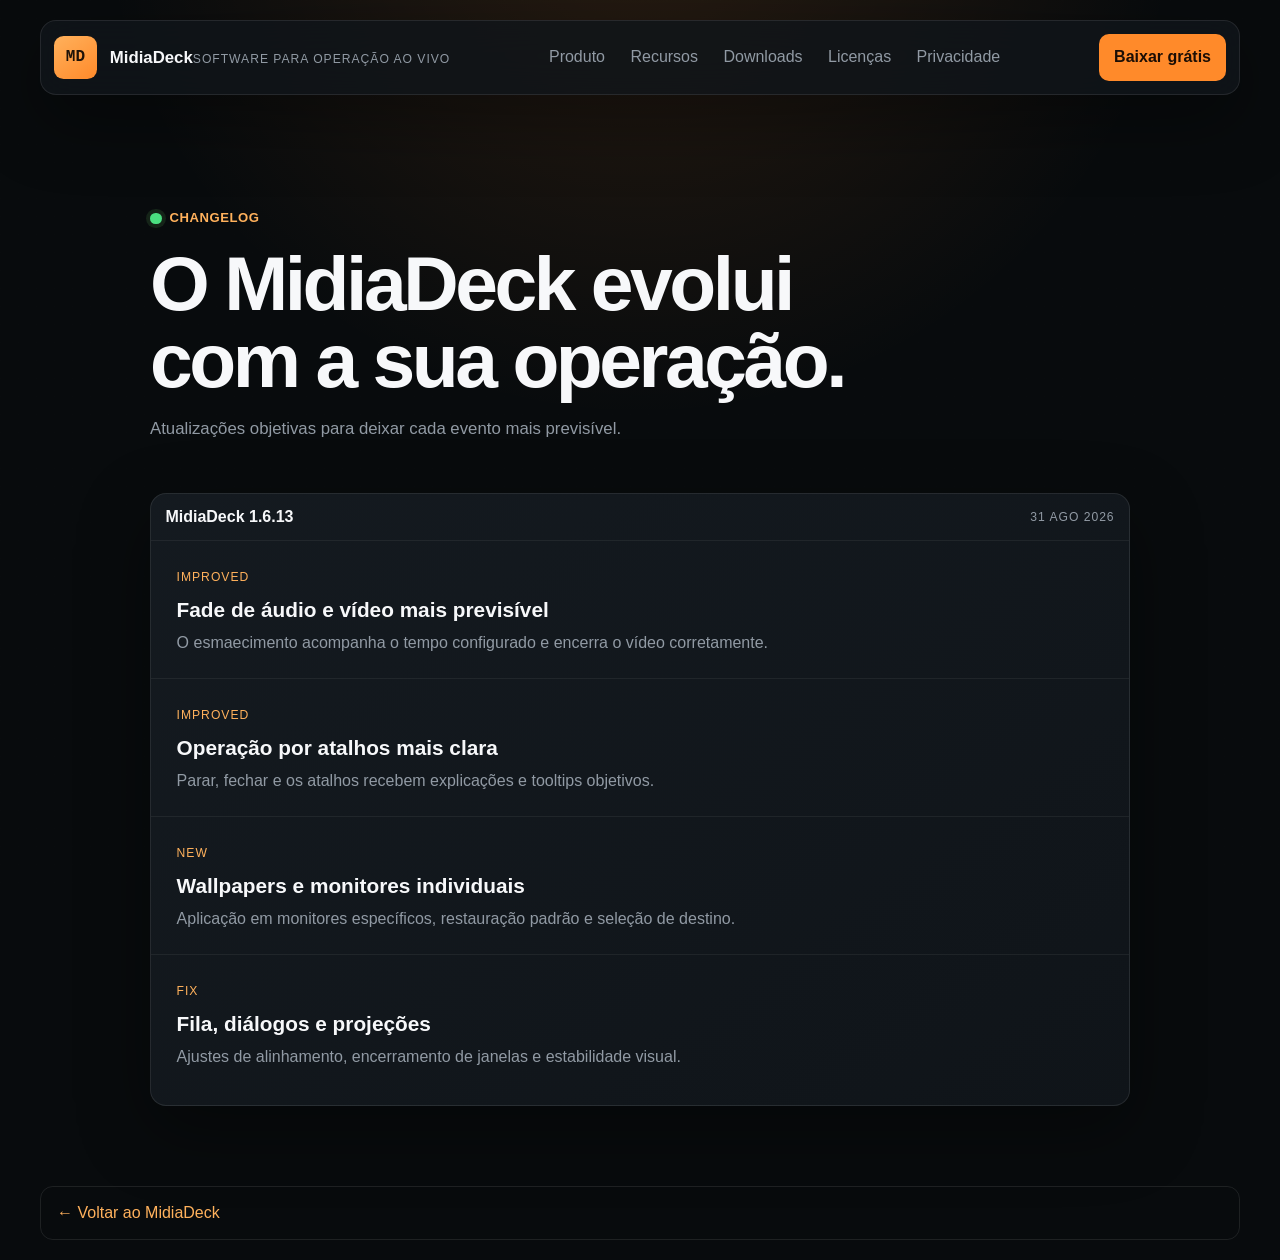
==== changelog.html @ 54348396 "Publica MidiaDeck 1.6.13" ====
<!doctype html>
<html lang="pt-BR"><head><meta charset="utf-8"><meta name="viewport" content="width=device-width, initial-scale=1"><title>Novidades | MidiaDeck</title><link rel="stylesheet" href="./styles.css"></head>
<body><div class="app-shell"><header class="desktop-bar"><a class="brand-group" href="./index.html"><div class="app-badge">MD</div><div><strong>MidiaDeck</strong><small>software para operação ao vivo</small></div></a><nav class="menu-bar"><a href="./index.html#produto">Produto</a><a href="./index.html#recursos">Recursos</a><a href="./downloads.html">Downloads</a><a href="./licenses.html">Licenças</a><a href="./privacy.html">Privacidade</a></nav><a class="menu-action" href="./downloads.html">Baixar grátis</a></header><main class="desktop-workspace page-content"><section class="page-hero"><span class="hero-badge"><span class="signal"></span> Changelog</span><h1>O MidiaDeck evolui com a sua operação.</h1><p class="lead">Atualizações objetivas para deixar cada evento mais previsível.</p></section><section class="changelog-list window-card"><div class="window-titlebar compact"><span class="window-title">MidiaDeck 1.6.13</span><span class="window-state">31 ago 2026</span></div><div class="changelog-entry"><span class="panel-kicker">IMPROVED</span><h2>Fade de áudio e vídeo mais previsível</h2><p>O esmaecimento acompanha o tempo configurado e encerra o vídeo corretamente.</p></div><div class="changelog-entry"><span class="panel-kicker">IMPROVED</span><h2>Operação por atalhos mais clara</h2><p>Parar, fechar e os atalhos recebem explicações e tooltips objetivos.</p></div><div class="changelog-entry"><span class="panel-kicker">NEW</span><h2>Wallpapers e monitores individuais</h2><p>Aplicação em monitores específicos, restauração padrão e seleção de destino.</p></div><div class="changelog-entry"><span class="panel-kicker">FIX</span><h2>Fila, diálogos e projeções</h2><p>Ajustes de alinhamento, encerramento de janelas e estabilidade visual.</p></div></section></main><footer class="footer-bar"><a href="./index.html">← Voltar ao MidiaDeck</a></footer></div></body></html>
---- styles.css ----
:root {
  color-scheme: dark;
  --bg: #111417;
  --bg-2: #171b1f;
  --steel: #242a31;
  --steel-soft: #313941;
  --panel: #1b2127;
  --panel-2: #20262d;
  --border: #4a545d;
  --border-soft: #323941;
  --text: #f2f4f6;
  --muted: #bcc4ca;
  --accent: #ff8a2a;
  --accent-soft: #ffb46c;
  --ok: #76d46f;
  --shadow: 0 18px 40px rgba(0, 0, 0, 0.35);
}

/* Premium control-room refresh */
:root {
  --bg: #080b0d;
  --bg-2: #0d1115;
  --panel: #10151a;
  --panel-2: #151b21;
  --steel: #1c242b;
  --steel-soft: #263039;
  --border: rgba(255,255,255,.09);
  --border-soft: rgba(255,255,255,.06);
  --text: #f7f8fa;
  --muted: #919aa4;
  --accent: #ff8a2a;
  --accent-soft: #ffb15c;
  --ok: #4ade80;
  --shadow: 0 24px 70px rgba(0,0,0,.38);
}

body {
  background: radial-gradient(circle at 50% -10%, rgba(255,138,42,.14), transparent 34rem), var(--bg);
  line-height: 1.55;
}

body::before { opacity: .22; background-size: 32px 32px; }

.app-shell { max-width: 1240px; padding: 1.25rem; }

.desktop-bar {
  position: sticky;
  top: 1rem;
  grid-template-columns: auto 1fr auto;
  padding: .65rem .8rem;
  background: rgba(16,21,26,.82);
  border-color: var(--border);
  border-radius: 16px;
  backdrop-filter: blur(18px);
}

.app-badge { width: 2.7rem; height: 2.7rem; background: linear-gradient(145deg,var(--accent-soft),var(--accent)); border: 0; }
.brand-group strong { font-size: 1.05rem; }
.brand-group small { color: var(--muted); }
.menu-bar { background: transparent; border: 0; gap: .15rem; }
.menu-bar a { color: var(--muted); padding: .62rem .72rem; border-radius: 10px; }
.menu-bar a:hover { color: var(--text); background: var(--steel); }
.menu-action { padding: .68rem .95rem; background: var(--accent); color: #1b0e05; border: 0; border-radius: 10px; font-weight: 700; }

.desktop-workspace { padding-top: 4rem; }
.hero-grid { grid-template-columns: 1.45fr .75fr; gap: 1.5rem; align-items: stretch; }
.window-card { background: linear-gradient(145deg,rgba(21,27,33,.96),rgba(16,21,26,.96)); border-color: var(--border); border-radius: 16px; box-shadow: var(--shadow); }
.player-window { order: 2; min-height: 520px; }
.control-window { order: 1; }
.window-titlebar { background: transparent; border-bottom: 1px solid var(--border-soft); }
.control-stack { padding: 2rem; }
.control-stack h1 { font-size: clamp(2.5rem,5vw,4.5rem); line-height: 1.02; letter-spacing: -.045em; margin: .8rem 0 1rem; }
.lead { color: var(--muted); font-size: 1.05rem; max-width: 42rem; }
.hero-badge { display: inline-flex; align-items: center; gap: .5rem; color: var(--accent-soft); font-size: .82rem; font-weight: 700; letter-spacing: .04em; text-transform: uppercase; }
.hero-badge .signal { margin: 0; }
.trust-row { display: flex; flex-wrap: wrap; gap: .8rem 1.1rem; margin: 1.2rem 0 0; color: var(--muted); font-size: .82rem; }
.trust-row span::first-letter { color: var(--ok); }
.primary-action, .secondary-action { border-radius: 10px; transition: transform .16s ease, box-shadow .16s ease, filter .16s ease; }
.primary-action:hover { transform: translateY(-2px); box-shadow: 0 12px 32px rgba(255,138,42,.22); }
.section-head { max-width: 48rem; margin-bottom: 1.4rem; }
.section-head h2 { font-size: clamp(1.8rem,3vw,2.8rem); line-height: 1.08; letter-spacing: -.03em; }
.section-link { display: inline-block; margin-top: .6rem; color: var(--accent-soft); font-weight: 600; }

.demo-section { padding: 5rem 0 1rem; }
.demo-tabs { display: flex; flex-wrap: wrap; gap: .5rem; margin-bottom: 1rem; }
.demo-tab { border: 1px solid var(--border); border-radius: 10px; background: var(--panel); color: var(--muted); padding: .7rem 1rem; font: inherit; cursor: pointer; }
.demo-tab:hover, .demo-tab.active { color: #1b0e05; background: var(--accent); border-color: var(--accent); }
.demo-preview { padding: .75rem; border: 1px solid var(--border); border-radius: 16px; background: #07090b; box-shadow: var(--shadow); }
.demo-screen { display: grid; grid-template-columns: 150px 1fr; min-height: 340px; overflow: hidden; border: 1px solid var(--border); border-radius: 12px; background: #0e1419; }
.mock-sidebar { display: flex; flex-direction: column; gap: .8rem; padding: 1.2rem; background: #0a0e12; color: var(--muted); font-size: .85rem; }
.mock-sidebar b { display: grid; place-items: center; width: 2.4rem; height: 2.4rem; border-radius: 8px; background: var(--accent); color: #201006; margin-bottom: 1rem; }
.mock-content { padding: 1.5rem; }
.mock-toolbar { display: flex; align-items: center; gap: 1rem; padding-bottom: 1.2rem; border-bottom: 1px solid var(--border); }
.mock-toolbar b { font-size: 1.1rem; margin-right: auto; }.mock-toolbar i { color: var(--muted); font-size: .8rem; font-style: normal; }.mock-toolbar strong { padding: .55rem .8rem; border-radius: 8px; background: var(--accent); color: #211006; font-size: .78rem; }
.mock-grid { display: grid; grid-template-columns: repeat(3,1fr); gap: .8rem; padding-top: 1.2rem; }.mock-grid span { min-height: 90px; border: 1px solid var(--border); border-radius: 10px; background: linear-gradient(145deg,#26313a,#151b21); }.mock-grid span:first-child { background: linear-gradient(145deg,#5c3018,#ff8a2a); }
.mock-list { display: grid; gap: .8rem; padding-top: 1.2rem; }.mock-list span { height: 42px; border: 1px solid var(--border); border-radius: 9px; background: linear-gradient(90deg,#28333c 22%,#182027 22%); }.mock-list span:first-child { border-color: rgba(255,138,42,.55); }
.projection-mock { display: flex; flex-direction: column; justify-content: center; gap: 1rem; background: radial-gradient(circle at 50% 40%,rgba(255,138,42,.18),transparent 55%); }.projection-mock b { font-size: 2.4rem; }.projection-mock em { color: var(--muted); font-size: 1.1rem; }.projection-mock strong { color: var(--ok); font-size: .75rem; letter-spacing: .14em; }
.screens-mock { display: grid; grid-template-columns: repeat(2,1fr); gap: 1rem; align-content: center; }.screens-mock span { display: flex; flex-direction: column; gap: .4rem; padding: 2rem 1rem; border: 1px solid var(--accent); border-radius: 12px; text-align: center; color: var(--accent-soft); }.screens-mock small { color: var(--muted); }

.console-section { padding-top: 5rem; }
.feature-console { grid-template-columns: repeat(3,1fr); gap: 1rem; }
.feature-panel, .release-panel, .legal-card, .faq-console details { background: rgba(16,21,26,.72); border-color: var(--border); border-radius: 14px; }
.feature-panel { min-height: 190px; padding: 1.4rem; transition: transform .16s ease, border-color .16s ease; }.feature-panel:hover { transform: translateY(-3px); border-color: rgba(255,138,42,.38); }
.feature-panel h3, .release-panel h3, .legal-card h3 { font-size: 1.25rem; }.feature-panel p, .release-panel p, .legal-card p { color: var(--muted); }
.release-console { grid-template-columns: 1.2fr 1fr 1fr; gap: 1rem; }.release-panel { border-left: 2px solid var(--border); }.release-panel.highlight { border-left-color: var(--accent); }
.split-console { gap: 1.5rem; }.download-panel, .steps-list { padding: 1.5rem; }.download-panel .primary-action.full { background: var(--accent); color: #1b0e05; font-size: 1.05rem; padding: 1rem; }
.support-strip { margin-top: 5rem; border: 1px solid rgba(255,138,42,.3); border-radius: 16px; background: linear-gradient(110deg,rgba(255,138,42,.15),rgba(16,21,26,.8)); }
.faq-console { gap: .7rem; }.faq-console details { padding: 1.1rem 1.3rem; }.faq-console summary { font-size: 1rem; font-weight: 600; }
.footer-bar { margin-top: 5rem; border-color: var(--border); background: transparent; color: var(--muted); }

@media (max-width: 900px) { .desktop-bar { grid-template-columns: auto auto; }.menu-bar { grid-column: 1/-1; grid-row: 2; justify-self: stretch; justify-content: space-between; overflow-x: auto; }.menu-action { justify-self: end; }.hero-grid, .split-console { grid-template-columns: 1fr; }.player-window, .control-window { order: initial; }.feature-console, .release-console { grid-template-columns: repeat(2,1fr); }.control-stack h1 { font-size: clamp(2.5rem,9vw,4rem); } }
@media (max-width: 600px) { .app-shell { padding: .7rem; }.desktop-bar { top: .5rem; }.menu-bar a { padding: .5rem; font-size: .78rem; }.menu-action { font-size: .8rem; }.desktop-workspace { padding-top: 2.5rem; }.control-stack { padding: 1.3rem; }.feature-console, .release-console { grid-template-columns: 1fr; }.demo-screen { grid-template-columns: 84px 1fr; min-height: 280px; }.mock-sidebar { padding: .8rem; font-size: .7rem; }.mock-content { padding: .9rem; }.mock-grid { gap: .45rem; }.mock-grid span { min-height: 60px; }.mock-toolbar { flex-wrap: wrap; }.mock-toolbar b { width: 100%; }.screens-mock { grid-template-columns: 1fr; }.footer-bar { flex-direction: column; gap: 1rem; align-items: flex-start; } }

.page-content { max-width: 980px; margin: 0 auto; }
.page-hero { padding: 3rem 0 2rem; max-width: 760px; }
.page-hero h1 { margin: .8rem 0 1rem; font-size: clamp(2.4rem,6vw,4.8rem); line-height: 1; letter-spacing: -.045em; }
.download-feature { max-width: 760px; margin-bottom: 2rem; }
.download-note { color: var(--muted); font-size: .85rem; margin-bottom: 0; }
.download-benefits, .license-grid { display: grid; grid-template-columns: repeat(3,1fr); gap: 1rem; }
.changelog-list, .privacy-list { padding-bottom: .8rem; }
.changelog-entry { padding: 1.4rem 1.6rem; border-bottom: 1px solid var(--border-soft); }.changelog-entry:last-child { border-bottom: 0; }.changelog-entry h2 { margin: .35rem 0 .3rem; font-size: 1.3rem; }.changelog-entry p { color: var(--muted); margin: 0; }.changelog-entry a, .license-grid a, .license-note a { color: var(--accent-soft); }
@media (max-width: 600px) { .download-benefits, .license-grid { grid-template-columns: 1fr; }.page-hero { padding-top: 1.5rem; } }

* {
  box-sizing: border-box;
}

html {
  scroll-behavior: smooth;
}

body {
  margin: 0;
  min-height: 100vh;
  background:
    linear-gradient(180deg, rgba(255, 138, 42, 0.08), transparent 16rem),
    linear-gradient(180deg, #121518 0%, #0d1013 100%);
  color: var(--text);
  font-family: "IBM Plex Sans", "Segoe UI", sans-serif;
}

body::before {
  content: "";
  position: fixed;
  inset: 0;
  background-image:
    linear-gradient(rgba(255, 255, 255, 0.02) 1px, transparent 1px),
    linear-gradient(90deg, rgba(255, 255, 255, 0.02) 1px, transparent 1px);
  background-size: 18px 18px;
  pointer-events: none;
}

a {
  color: inherit;
  text-decoration: none;
}

code {
  padding: 0.18rem 0.42rem;
  border: 1px solid var(--border);
  border-radius: 0.35rem;
  background: #111519;
  font-family: "IBM Plex Mono", monospace;
  font-size: 0.9em;
}

.app-shell {
  max-width: 1440px;
  margin: 0 auto;
  padding: 1rem;
}

.desktop-bar,
.window-card,
.footer-bar {
  position: relative;
  z-index: 1;
}

.desktop-bar {
  display: grid;
  grid-template-columns: auto 1fr auto;
  gap: 1rem;
  align-items: center;
  padding: 0.8rem 1rem;
  background: linear-gradient(180deg, #2b3238, #20262c);
  border: 1px solid #5d6670;
  border-radius: 0.9rem;
  box-shadow: var(--shadow);
}

.brand-group {
  display: inline-flex;
  align-items: center;
  gap: 0.8rem;
}

.app-badge {
  width: 3rem;
  height: 3rem;
  display: grid;
  place-items: center;
  border-radius: 0.6rem;
  background: linear-gradient(180deg, var(--accent-soft), var(--accent));
  color: #1d1208;
  font-weight: 700;
  font-family: "IBM Plex Mono", monospace;
  border: 1px solid #ffc792;
}

.app-logo {
  width: 3rem;
  height: 3rem;
  display: block;
  object-fit: contain;
  border-radius: 0.6rem;
}

.brand-group strong,
.window-title,
.feature-panel h3,
.section-head h2,
.control-stack h1 {
  font-family: "IBM Plex Sans", sans-serif;
}

.brand-group small,
.label,
.panel-kicker,
.eyebrow,
.mono-chip,
.window-state {
  color: var(--muted);
  font-size: 0.76rem;
  letter-spacing: 0.08em;
  text-transform: uppercase;
}

.menu-bar {
  justify-self: center;
  display: inline-flex;
  flex-wrap: wrap;
  gap: 0.2rem;
  padding: 0.25rem;
  background: #161b20;
  border: 1px solid var(--border);
  border-radius: 0.5rem;
}

.menu-bar a,
.menu-action {
  padding: 0.72rem 0.9rem;
  border-radius: 0.38rem;
}

.menu-bar a:hover,
.menu-action:hover,
.primary-action:hover,
.secondary-action:hover {
  filter: brightness(1.05);
}

.menu-action {
  background: linear-gradient(180deg, #313840, #252b32);
  border: 1px solid var(--border);
}

.desktop-workspace {
  padding-top: 1rem;
}

.hero-grid,
.split-console {
  display: grid;
  grid-template-columns: 1.2fr 0.8fr;
  gap: 1rem;
}

.window-card {
  background: linear-gradient(180deg, var(--panel-2), var(--panel));
  border: 1px solid var(--border);
  border-radius: 1rem;
  box-shadow: var(--shadow);
  overflow: hidden;
}

.window-titlebar {
  display: flex;
  align-items: center;
  gap: 0.8rem;
  justify-content: space-between;
  padding: 0.75rem 0.95rem;
  background: linear-gradient(180deg, #353d45, #252c33);
  border-bottom: 1px solid var(--border);
}

.window-titlebar.compact {
  padding: 0.68rem 0.9rem;
}

.window-lights {
  display: inline-flex;
  gap: 0.4rem;
  align-items: center;
}

.light {
  width: 0.82rem;
  height: 0.82rem;
  border-radius: 999px;
  display: inline-block;
}

.light.close { background: #d8665a; }
.light.min { background: #d6ad58; }
.light.max { background: #73c46b; }

.window-title {
  flex: 1;
  font-weight: 600;
}

.window-state.ok {
  color: var(--ok);
}

.player-stage,
.control-stack,
.download-panel,
.steps-list {
  padding: 1rem;
}

.player-toolbar,
.transport-bar,
.status-grid,
.feature-console,
.faq-console,
.system-list {
  display: grid;
  gap: 0.8rem;
}

.player-toolbar {
  grid-template-columns: auto 1fr;
  align-items: center;
}

.mode-chip,
.mono-chip,
.transport-button,
.status-box,
.feature-panel,
.step-row,
.faq-console details,
.download-line {
  border: 1px solid var(--border-soft);
  background: #14191e;
}

.mode-chip,
.mono-chip,
.transport-button {
  display: inline-flex;
  align-items: center;
  justify-content: center;
  min-height: 2.5rem;
  padding: 0.6rem 0.8rem;
  border-radius: 0.5rem;
}

.mode-chip {
  color: #23170b;
  background: linear-gradient(180deg, var(--accent-soft), var(--accent));
  border-color: #f4b47d;
  font-weight: 700;
}

.mono-chip {
  font-family: "IBM Plex Mono", monospace;
  color: #d5dbe0;
}

.video-frame {
  margin-top: 0.9rem;
  border-radius: 0.9rem;
  overflow: hidden;
  border: 1px solid #5a646d;
  background: #090b0d;
}

.video-frame iframe {
  display: block;
  width: 100%;
  min-height: 28rem;
  border: 0;
}

.transport-bar {
  grid-template-columns: auto auto auto 1fr;
  align-items: center;
  margin-top: 0.9rem;
}

.transport-button {
  font-weight: 700;
  color: #e7ebee;
}

.transport-status {
  padding-left: 0.7rem;
  color: var(--muted);
}

.eyebrow {
  color: var(--accent-soft);
}

.control-stack h1 {
  margin: 0.35rem 0 0;
  font-size: clamp(2.5rem, 5vw, 4.9rem);
  line-height: 0.95;
  letter-spacing: -0.04em;
}

.lead,
.feature-panel p,
.step-row p,
.system-item p,
.faq-console p,
.support-strip p {
  color: var(--muted);
  line-height: 1.7;
}

.action-row {
  display: flex;
  flex-wrap: wrap;
  gap: 0.8rem;
  margin-top: 1rem;
}

.primary-action,
.secondary-action {
  display: inline-flex;
  align-items: center;
  justify-content: center;
  min-height: 3rem;
  padding: 0.9rem 1.1rem;
  border-radius: 0.55rem;
  font-weight: 700;
  border: 1px solid var(--border);
}

.primary-action {
  color: #201307;
  background: linear-gradient(180deg, var(--accent-soft), var(--accent));
  border-color: #f3bf8e;
}

.secondary-action {
  background: linear-gradient(180deg, #353d44, #282f36);
}

.primary-action.full,
.secondary-action.full {
  width: 100%;
}

.status-grid {
  grid-template-columns: repeat(3, minmax(0, 1fr));
  margin-top: 1rem;
}

.status-box,
.download-line,
.feature-panel,
.step-row {
  border-radius: 0.7rem;
  padding: 0.9rem;
  box-shadow: inset 0 1px 0 rgba(255, 255, 255, 0.04);
}

.status-box strong,
.download-line strong {
  display: block;
  margin-top: 0.35rem;
}

.system-item {
  display: grid;
  grid-template-columns: auto 1fr;
  gap: 0.8rem;
  align-items: start;
  padding: 0.85rem 0;
  border-top: 1px solid var(--border-soft);
}

.system-item:first-child {
  border-top: 0;
}

.signal {
  width: 0.72rem;
  height: 0.72rem;
  margin-top: 0.42rem;
  border-radius: 999px;
  background: var(--ok);
  box-shadow: 0 0 0 4px rgba(118, 212, 111, 0.12);
}

.console-section {
  margin-top: 1rem;
}

.section-head {
  margin-bottom: 0.9rem;
}

.section-head h2 {
  margin: 0.25rem 0 0;
  font-size: clamp(1.8rem, 4vw, 3rem);
  line-height: 1.02;
}

.feature-console {
  grid-template-columns: repeat(4, minmax(0, 1fr));
}

.release-console {
  display: grid;
  grid-template-columns: repeat(5, minmax(0, 1fr));
  gap: 0.8rem;
}

.release-panel {
  min-height: 13rem;
  padding: 1rem;
  border: 1px solid var(--border-soft);
  border-radius: 0.8rem;
  background: linear-gradient(180deg, #20272f, #151a20);
}

.release-panel.highlight {
  border-color: rgba(255, 180, 108, 0.7);
  background: linear-gradient(180deg, rgba(255, 138, 42, 0.18), #151a20 62%);
}

.release-panel h3 {
  margin: 0.55rem 0 0;
  font-size: 1.08rem;
}

.release-panel p {
  margin: 0.65rem 0 0;
  color: var(--muted);
  line-height: 1.55;
}

.panel-kicker {
  color: var(--accent-soft);
}

.feature-panel h3 {
  margin: 0.55rem 0 0;
  font-size: 1.1rem;
}

.split-console {
  margin-top: 1rem;
}

.support-strip {
  position: relative;
  z-index: 1;
  display: grid;
  grid-template-columns: 1fr auto;
  gap: 1rem;
  align-items: center;
  margin-top: 1rem;
  padding: 1rem;
  background: linear-gradient(180deg, #20262c, #171c21);
  border: 1px solid var(--border-soft);
  border-radius: 0.8rem;
}

.support-strip h2 {
  margin: 0.25rem 0 0;
  font-size: clamp(1.4rem, 3vw, 2.1rem);
  line-height: 1.1;
}

.support-strip p {
  max-width: 46rem;
  margin: 0.45rem 0 0;
}

.support-strip .support-note {
  color: var(--accent-soft);
  font-weight: 600;
}

.support-action {
  min-width: 11rem;
}

.legal-panel {
  padding: 1rem;
}

.legal-summary {
  display: grid;
  gap: 0.75rem;
  padding: 1rem;
  border: 1px solid var(--border-soft);
  border-radius: 0.8rem;
  background: linear-gradient(180deg, #171d22, #12171c);
}

.legal-summary p,
.legal-card p,
.license-note {
  color: var(--muted);
  line-height: 1.7;
}

.legal-summary p {
  margin: 0;
}

.legal-grid {
  display: grid;
  grid-template-columns: repeat(3, minmax(0, 1fr));
  gap: 0.8rem;
  margin-top: 0.8rem;
}

.legal-card {
  display: grid;
  align-content: start;
  gap: 0.55rem;
  min-height: 16rem;
  padding: 1rem;
  border: 1px solid var(--border-soft);
  border-radius: 0.8rem;
  background: #14191e;
  box-shadow: inset 0 1px 0 rgba(255, 255, 255, 0.04);
}

.legal-card h3 {
  margin: 0;
  font-size: 1.25rem;
}

.legal-card p {
  margin: 0;
}

.legal-card a {
  display: inline-flex;
  width: fit-content;
  color: var(--accent-soft);
  font-weight: 700;
}

.license-note {
  margin-top: 0.8rem;
  padding: 0.9rem 1rem;
  border: 1px solid rgba(255, 138, 42, 0.35);
  border-radius: 0.8rem;
  background: rgba(255, 138, 42, 0.08);
}

.steps-list,
.download-panel {
  display: grid;
  gap: 0.8rem;
}

.step-row {
  display: grid;
  grid-template-columns: 3rem 1fr;
  gap: 0.9rem;
  align-items: start;
}

.step-row span {
  display: grid;
  place-items: center;
  width: 3rem;
  height: 3rem;
  border-radius: 0.6rem;
  background: linear-gradient(180deg, var(--accent-soft), var(--accent));
  color: #26180c;
  font-family: "IBM Plex Mono", monospace;
  font-weight: 700;
}

.faq-console {
  grid-template-columns: 1fr;
}

.faq-console details {
  border-radius: 0.7rem;
  padding: 1rem;
}

.faq-console summary {
  cursor: pointer;
  font-weight: 700;
  list-style: none;
}

.faq-console summary::-webkit-details-marker {
  display: none;
}

.footer-bar {
  margin-top: 1rem;
  display: flex;
  justify-content: space-between;
  gap: 1rem;
  padding: 0.85rem 1rem;
  background: linear-gradient(180deg, #222930, #171c21);
  border: 1px solid var(--border);
  border-radius: 0.8rem;
  color: var(--muted);
}

.footer-bar a {
  color: var(--accent-soft);
}

.footer-links {
  display: inline-flex;
  flex-wrap: wrap;
  gap: 0.85rem;
}

@media (max-width: 1180px) {
  .hero-grid,
  .split-console {
    grid-template-columns: 1fr;
  }

  .feature-console {
    grid-template-columns: repeat(2, minmax(0, 1fr));
  }

  .release-console {
    grid-template-columns: repeat(2, minmax(0, 1fr));
  }
}

@media (max-width: 760px) {
  .desktop-bar {
    grid-template-columns: 1fr;
  }

  .menu-bar {
    justify-self: start;
  }

  .status-grid,
  .feature-console,
  .release-console {
    grid-template-columns: 1fr;
  }

  .transport-bar {
    grid-template-columns: 1fr 1fr;
  }

  .transport-status {
    grid-column: 1 / -1;
    padding-left: 0;
  }

  .video-frame iframe {
    min-height: 16rem;
  }

  .footer-bar {
    flex-direction: column;
  }

  .support-strip {
    grid-template-columns: 1fr;
  }

  .legal-grid {
    grid-template-columns: 1fr;
  }

  .support-action {
    width: 100%;
  }
}

/* Final cascade for the premium landing direction */
:root { --bg:#080b0d; --bg-2:#0d1115; --panel:#10151a; --panel-2:#151b21; --steel:#1c242b; --steel-soft:#263039; --border:rgba(255,255,255,.09); --border-soft:rgba(255,255,255,.06); --text:#f7f8fa; --muted:#919aa4; --accent:#ff8a2a; --accent-soft:#ffb15c; --ok:#4ade80; --shadow:0 24px 70px rgba(0,0,0,.38); }
body { background:radial-gradient(circle at 50% -10%,rgba(255,138,42,.14),transparent 34rem),var(--bg); line-height:1.55; }
.app-shell { max-width:1240px; padding:1.25rem; }
.desktop-bar { position:sticky; top:1rem; z-index:10; padding:.65rem .8rem; background:rgba(16,21,26,.82); border-color:var(--border); border-radius:16px; backdrop-filter:blur(18px); }
.app-badge { width:2.7rem; height:2.7rem; background:linear-gradient(145deg,var(--accent-soft),var(--accent)); border:0; }
.menu-bar { background:transparent; border:0; gap:.15rem; }.menu-bar a { color:var(--muted); padding:.62rem .72rem; border-radius:10px; }.menu-bar a:hover { color:var(--text); background:var(--steel); }.menu-action { padding:.68rem .95rem; background:var(--accent); color:#1b0e05; border:0; border-radius:10px; font-weight:700; }
.desktop-workspace { padding-top:4rem; }.hero-grid { grid-template-columns:1.45fr .75fr; gap:1.5rem; }.window-card { background:linear-gradient(145deg,rgba(21,27,33,.96),rgba(16,21,26,.96)); border-color:var(--border); border-radius:16px; box-shadow:var(--shadow); }.window-titlebar { background:transparent; border-bottom:1px solid var(--border-soft); }.control-stack { padding:2rem; }.control-stack h1 { font-size:clamp(2.5rem,5vw,4.5rem); line-height:1.02; letter-spacing:-.045em; margin:.8rem 0 1rem; }.lead { color:var(--muted); font-size:1.05rem; max-width:42rem; }.hero-badge { display:inline-flex; align-items:center; gap:.5rem; color:var(--accent-soft); font-size:.82rem; font-weight:700; letter-spacing:.04em; text-transform:uppercase; }.trust-row { display:flex; flex-wrap:wrap; gap:.8rem 1.1rem; margin:1.2rem 0 0; color:var(--muted); font-size:.82rem; }.primary-action,.secondary-action { border-radius:10px; transition:transform .16s ease,box-shadow .16s ease,filter .16s ease; }.primary-action:hover { transform:translateY(-2px); box-shadow:0 12px 32px rgba(255,138,42,.22); }
.section-head { max-width:48rem; margin-bottom:1.4rem; }.section-head h2 { font-size:clamp(1.8rem,3vw,2.8rem); line-height:1.08; letter-spacing:-.03em; }.section-link { display:inline-block; margin-top:.6rem; color:var(--accent-soft); font-weight:600; }
.demo-section { padding:5rem 0 1rem; }.demo-tabs { display:flex; flex-wrap:wrap; gap:.5rem; margin-bottom:1rem; }.demo-tab { border:1px solid var(--border); border-radius:10px; background:var(--panel); color:var(--muted); padding:.7rem 1rem; font:inherit; cursor:pointer; }.demo-tab:hover,.demo-tab.active { color:#1b0e05; background:var(--accent); border-color:var(--accent); }.demo-preview { padding:.75rem; border:1px solid var(--border); border-radius:16px; background:#07090b; box-shadow:var(--shadow); }.demo-screen { display:grid; grid-template-columns:150px 1fr; min-height:340px; overflow:hidden; border:1px solid var(--border); border-radius:12px; background:#0e1419; }.mock-sidebar { display:flex; flex-direction:column; gap:.8rem; padding:1.2rem; background:#0a0e12; color:var(--muted); font-size:.85rem; }.mock-sidebar b { display:grid; place-items:center; width:2.4rem; height:2.4rem; border-radius:8px; background:var(--accent); color:#201006; margin-bottom:1rem; }.mock-content { padding:1.5rem; }.mock-toolbar { display:flex; align-items:center; gap:1rem; padding-bottom:1.2rem; border-bottom:1px solid var(--border); }.mock-toolbar b { font-size:1.1rem; margin-right:auto; }.mock-toolbar i { color:var(--muted); font-size:.8rem; font-style:normal; }.mock-toolbar strong { padding:.55rem .8rem; border-radius:8px; background:var(--accent); color:#211006; font-size:.78rem; }.mock-grid { display:grid; grid-template-columns:repeat(3,1fr); gap:.8rem; padding-top:1.2rem; }.mock-grid span { min-height:90px; border:1px solid var(--border); border-radius:10px; background:linear-gradient(145deg,#26313a,#151b21); }.mock-grid span:first-child { background:linear-gradient(145deg,#5c3018,#ff8a2a); }.mock-list { display:grid; gap:.8rem; padding-top:1.2rem; }.mock-list span { height:42px; border:1px solid var(--border); border-radius:9px; background:linear-gradient(90deg,#28333c 22%,#182027 22%); }.mock-list span:first-child { border-color:rgba(255,138,42,.55); }.projection-mock { display:flex; flex-direction:column; justify-content:center; gap:1rem; background:radial-gradient(circle at 50% 40%,rgba(255,138,42,.18),transparent 55%); }.projection-mock b { font-size:2.4rem; }.projection-mock em { color:var(--muted); font-size:1.1rem; }.projection-mock strong { color:var(--ok); font-size:.75rem; letter-spacing:.14em; }.screens-mock { display:grid; grid-template-columns:repeat(2,1fr); gap:1rem; align-content:center; }.screens-mock span { display:flex; flex-direction:column; gap:.4rem; padding:2rem 1rem; border:1px solid var(--accent); border-radius:12px; text-align:center; color:var(--accent-soft); }.screens-mock small { color:var(--muted); }
.console-section { padding-top:5rem; }.feature-console { grid-template-columns:repeat(3,1fr); gap:1rem; }.feature-panel,.release-panel,.legal-card,.faq-console details { background:rgba(16,21,26,.72); border-color:var(--border); border-radius:14px; }.feature-panel { min-height:190px; padding:1.4rem; transition:transform .16s ease,border-color .16s ease; }.feature-panel:hover { transform:translateY(-3px); border-color:rgba(255,138,42,.38); }.feature-panel p,.release-panel p,.legal-card p { color:var(--muted); }.release-console { grid-template-columns:1.2fr 1fr 1fr; gap:1rem; }.release-panel { border-left:2px solid var(--border); }.release-panel.highlight { border-left-color:var(--accent); }.support-strip { margin-top:5rem; border:1px solid rgba(255,138,42,.3); border-radius:16px; background:linear-gradient(110deg,rgba(255,138,42,.15),rgba(16,21,26,.8)); }.faq-console details { padding:1.1rem 1.3rem; }.footer-bar { margin-top:5rem; border-color:var(--border); background:transparent; color:var(--muted); }
.page-content { max-width:980px; margin:0 auto; }.page-hero { padding:3rem 0 2rem; max-width:760px; }.page-hero h1 { margin:.8rem 0 1rem; font-size:clamp(2.4rem,6vw,4.8rem); line-height:1; letter-spacing:-.045em; }.download-feature { max-width:760px; margin-bottom:2rem; }.download-benefits,.license-grid { display:grid; grid-template-columns:repeat(3,1fr); gap:1rem; }.changelog-list,.privacy-list { padding-bottom:.8rem; }.changelog-entry { padding:1.4rem 1.6rem; border-bottom:1px solid var(--border-soft); }.changelog-entry:last-child { border-bottom:0; }.changelog-entry h2 { margin:.35rem 0 .3rem; font-size:1.3rem; }.changelog-entry p { color:var(--muted); margin:0; }.changelog-entry a,.license-grid a,.license-note a { color:var(--accent-soft); }
/* Capturas reais do produto na demonstração */
.demo-screen:has(.demo-capture) { display:block; min-height:0; background:#07090b; }
.demo-capture { display:block; width:100%; height:auto; max-width:100%; border-radius:10px; }
@media (max-width:900px) { .hero-grid,.split-console { grid-template-columns:1fr; }.feature-console,.release-console { grid-template-columns:repeat(2,1fr); }.menu-bar { grid-column:1/-1; grid-row:2; justify-self:stretch; justify-content:space-between; overflow-x:auto; } }
@media (max-width:600px) { .app-shell { padding:.7rem; }.desktop-bar { top:.5rem; }.menu-bar a { padding:.5rem; font-size:.78rem; }.desktop-workspace { padding-top:2.5rem; }.control-stack { padding:1.3rem; }.feature-console,.release-console,.download-benefits,.license-grid { grid-template-columns:1fr; }.demo-screen { grid-template-columns:84px 1fr; min-height:280px; }.mock-sidebar { padding:.8rem; font-size:.7rem; }.mock-content { padding:.9rem; }.mock-grid span { min-height:60px; }.mock-toolbar { flex-wrap:wrap; }.mock-toolbar b { width:100%; }.screens-mock { grid-template-columns:1fr; }.footer-bar { flex-direction:column; gap:1rem; align-items:flex-start; } }
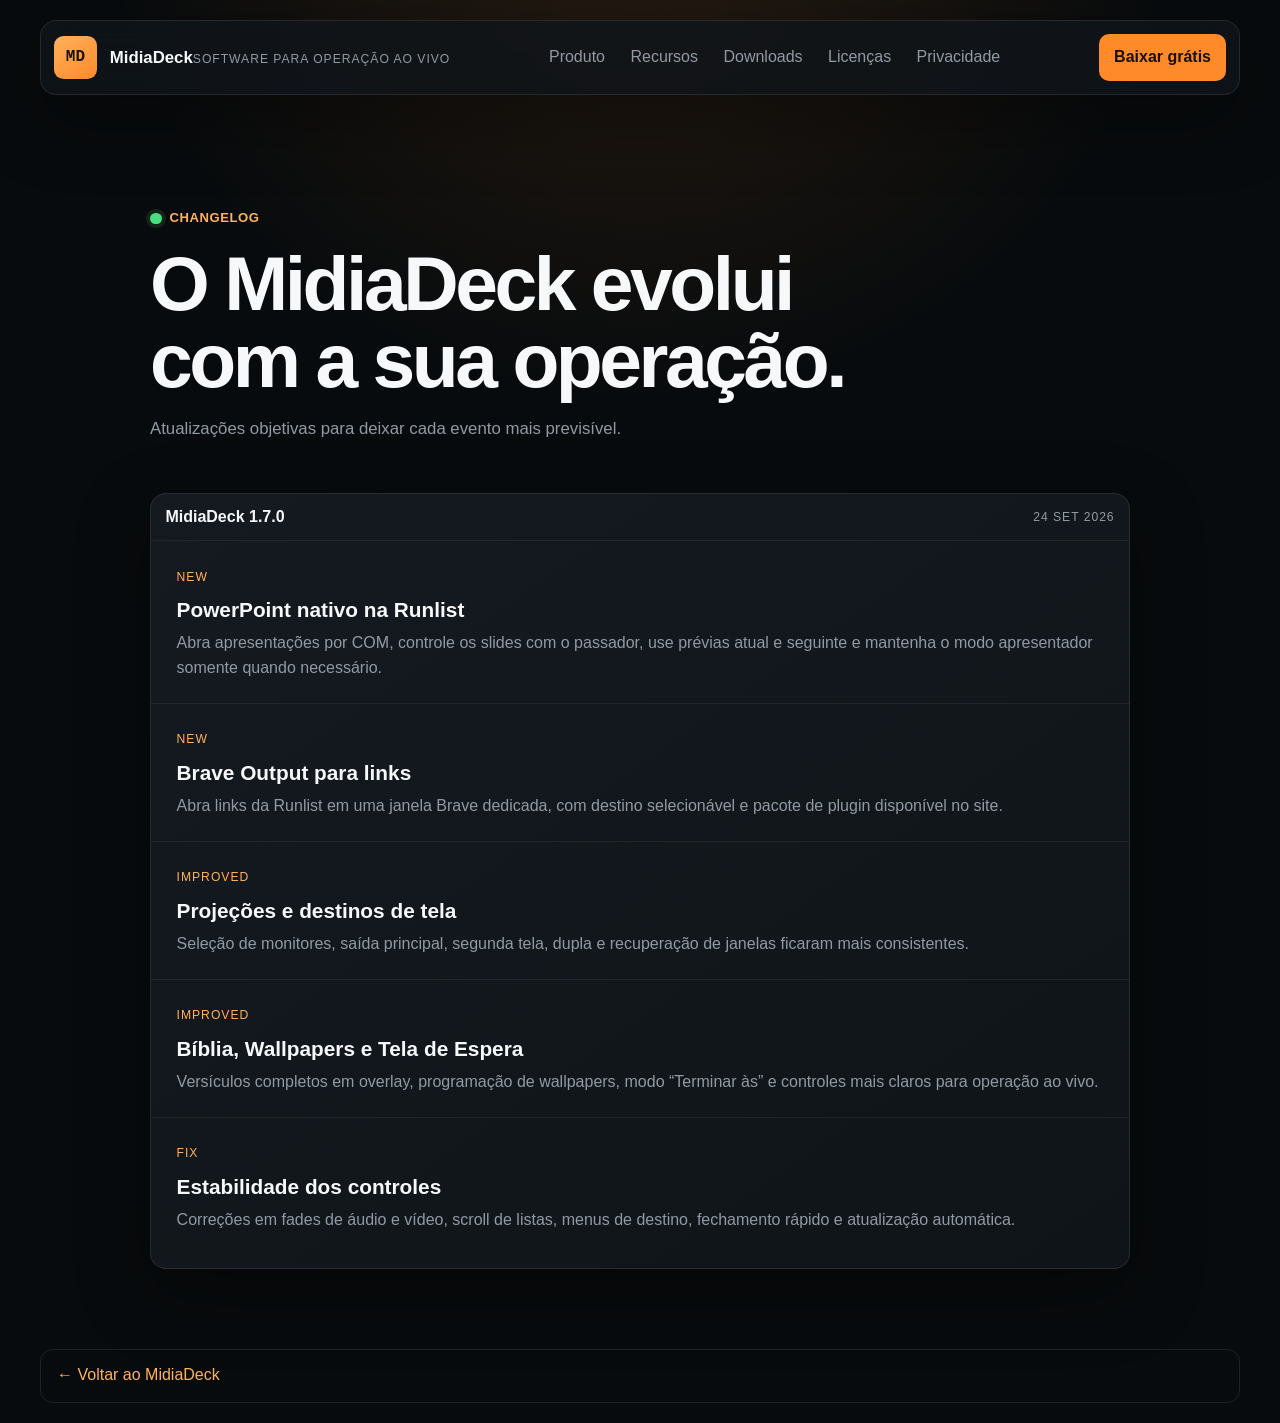
==== commit 18c339e2: "Atualiza notas públicas da versão 1.7.0" ====
--- a/changelog.html
+++ b/changelog.html
@@ -1,3 +1,34 @@
 <!doctype html>
-<html lang="pt-BR"><head><meta charset="utf-8"><meta name="viewport" content="width=device-width, initial-scale=1"><title>Novidades | MidiaDeck</title><link rel="stylesheet" href="./styles.css"></head>
-<body><div class="app-shell"><header class="desktop-bar"><a class="brand-group" href="./index.html"><div class="app-badge">MD</div><div><strong>MidiaDeck</strong><small>software para operação ao vivo</small></div></a><nav class="menu-bar"><a href="./index.html#produto">Produto</a><a href="./index.html#recursos">Recursos</a><a href="./downloads.html">Downloads</a><a href="./licenses.html">Licenças</a><a href="./privacy.html">Privacidade</a></nav><a class="menu-action" href="./downloads.html">Baixar grátis</a></header><main class="desktop-workspace page-content"><section class="page-hero"><span class="hero-badge"><span class="signal"></span> Changelog</span><h1>O MidiaDeck evolui com a sua operação.</h1><p class="lead">Atualizações objetivas para deixar cada evento mais previsível.</p></section><section class="changelog-list window-card"><div class="window-titlebar compact"><span class="window-title">MidiaDeck 1.6.13</span><span class="window-state">31 ago 2026</span></div><div class="changelog-entry"><span class="panel-kicker">IMPROVED</span><h2>Fade de áudio e vídeo mais previsível</h2><p>O esmaecimento acompanha o tempo configurado e encerra o vídeo corretamente.</p></div><div class="changelog-entry"><span class="panel-kicker">IMPROVED</span><h2>Operação por atalhos mais clara</h2><p>Parar, fechar e os atalhos recebem explicações e tooltips objetivos.</p></div><div class="changelog-entry"><span class="panel-kicker">NEW</span><h2>Wallpapers e monitores individuais</h2><p>Aplicação em monitores específicos, restauração padrão e seleção de destino.</p></div><div class="changelog-entry"><span class="panel-kicker">FIX</span><h2>Fila, diálogos e projeções</h2><p>Ajustes de alinhamento, encerramento de janelas e estabilidade visual.</p></div></section></main><footer class="footer-bar"><a href="./index.html">← Voltar ao MidiaDeck</a></footer></div></body></html>
+<html lang="pt-BR">
+<head>
+  <meta charset="utf-8">
+  <meta name="viewport" content="width=device-width, initial-scale=1">
+  <title>Novidades | MidiaDeck</title>
+  <link rel="stylesheet" href="./styles.css">
+</head>
+<body>
+  <div class="app-shell">
+    <header class="desktop-bar">
+      <a class="brand-group" href="./index.html"><div class="app-badge">MD</div><div><strong>MidiaDeck</strong><small>software para operação ao vivo</small></div></a>
+      <nav class="menu-bar"><a href="./index.html#produto">Produto</a><a href="./index.html#recursos">Recursos</a><a href="./downloads.html">Downloads</a><a href="./licenses.html">Licenças</a><a href="./privacy.html">Privacidade</a></nav>
+      <a class="menu-action" href="./downloads.html">Baixar grátis</a>
+    </header>
+    <main class="desktop-workspace page-content">
+      <section class="page-hero">
+        <span class="hero-badge"><span class="signal"></span> Changelog</span>
+        <h1>O MidiaDeck evolui com a sua operação.</h1>
+        <p class="lead">Atualizações objetivas para deixar cada evento mais previsível.</p>
+      </section>
+      <section class="changelog-list window-card">
+        <div class="window-titlebar compact"><span class="window-title">MidiaDeck 1.7.0</span><span class="window-state">24 set 2026</span></div>
+        <div class="changelog-entry"><span class="panel-kicker">NEW</span><h2>PowerPoint nativo na Runlist</h2><p>Abra apresentações por COM, controle os slides com o passador, use prévias atual e seguinte e mantenha o modo apresentador somente quando necessário.</p></div>
+        <div class="changelog-entry"><span class="panel-kicker">NEW</span><h2>Brave Output para links</h2><p>Abra links da Runlist em uma janela Brave dedicada, com destino selecionável e pacote de plugin disponível no site.</p></div>
+        <div class="changelog-entry"><span class="panel-kicker">IMPROVED</span><h2>Projeções e destinos de tela</h2><p>Seleção de monitores, saída principal, segunda tela, dupla e recuperação de janelas ficaram mais consistentes.</p></div>
+        <div class="changelog-entry"><span class="panel-kicker">IMPROVED</span><h2>Bíblia, Wallpapers e Tela de Espera</h2><p>Versículos completos em overlay, programação de wallpapers, modo “Terminar às” e controles mais claros para operação ao vivo.</p></div>
+        <div class="changelog-entry"><span class="panel-kicker">FIX</span><h2>Estabilidade dos controles</h2><p>Correções em fades de áudio e vídeo, scroll de listas, menus de destino, fechamento rápido e atualização automática.</p></div>
+      </section>
+    </main>
+    <footer class="footer-bar"><a href="./index.html">← Voltar ao MidiaDeck</a></footer>
+  </div>
+</body>
+</html>
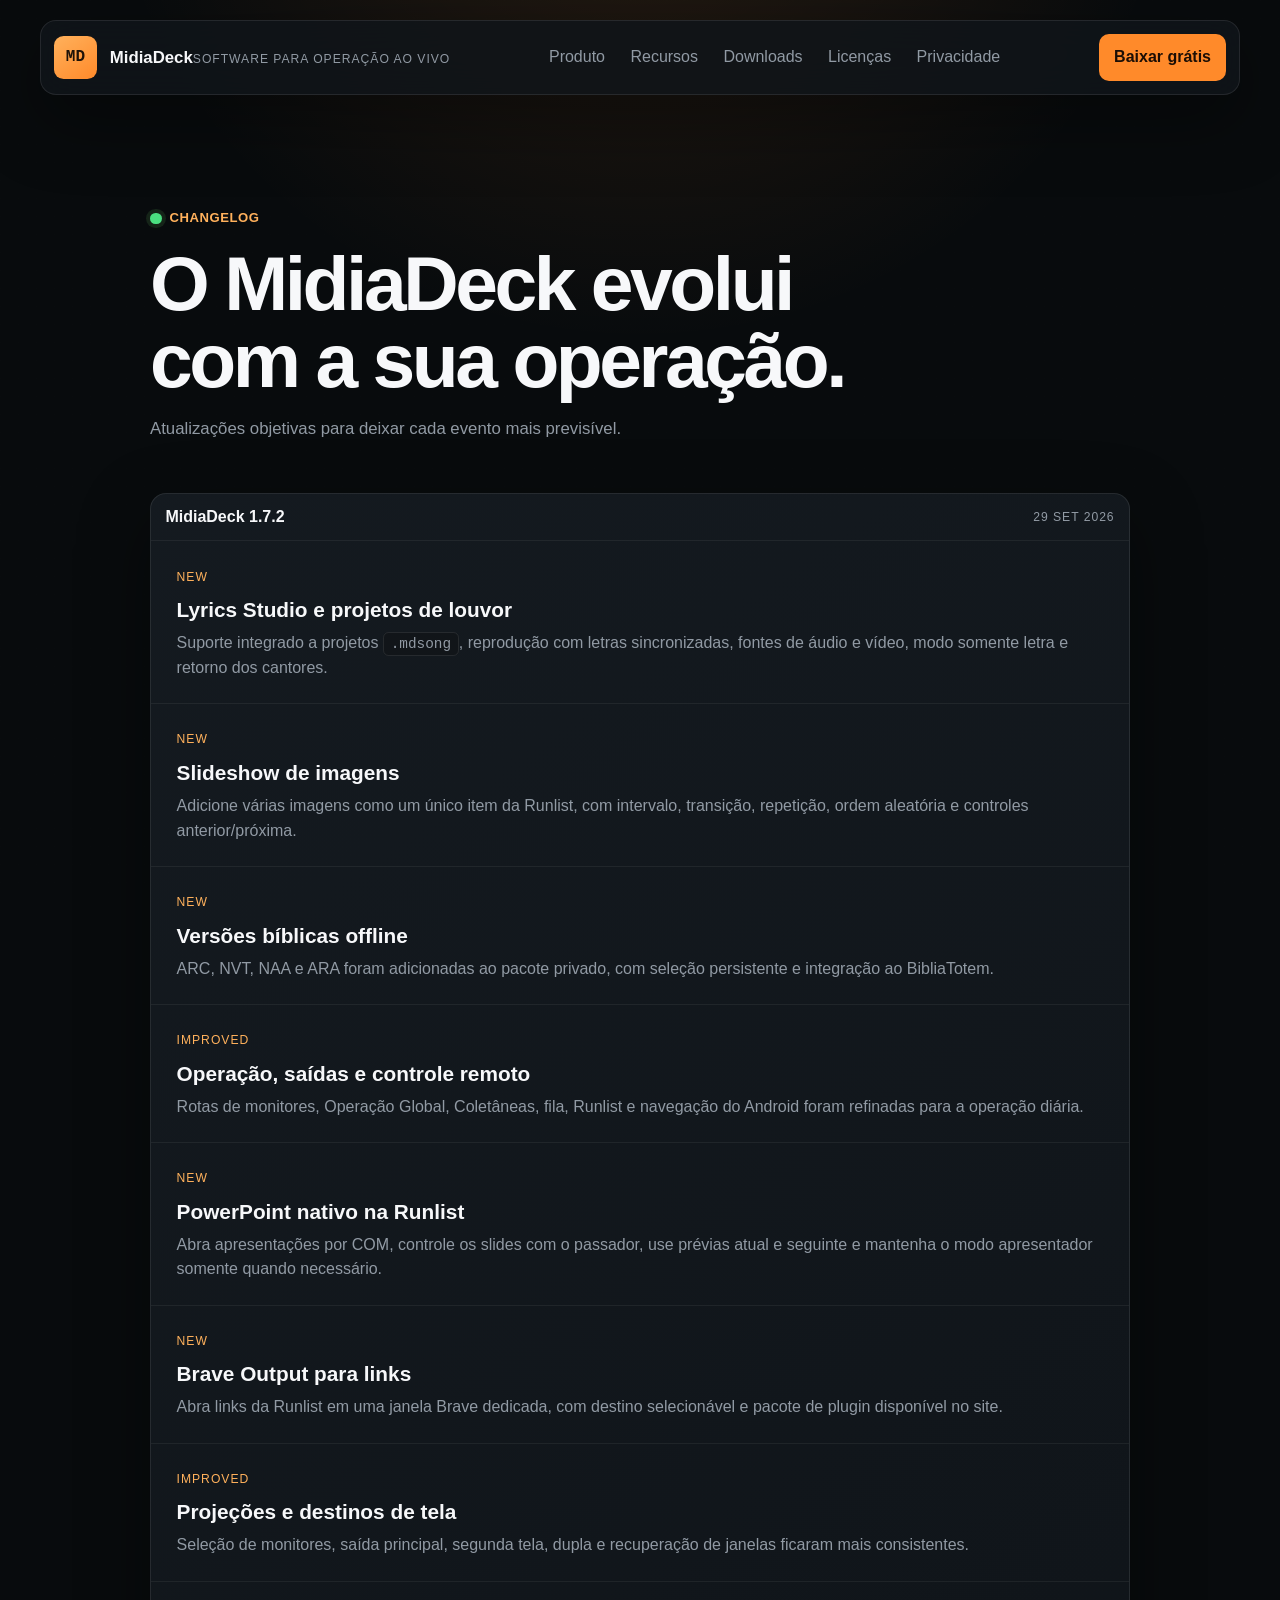
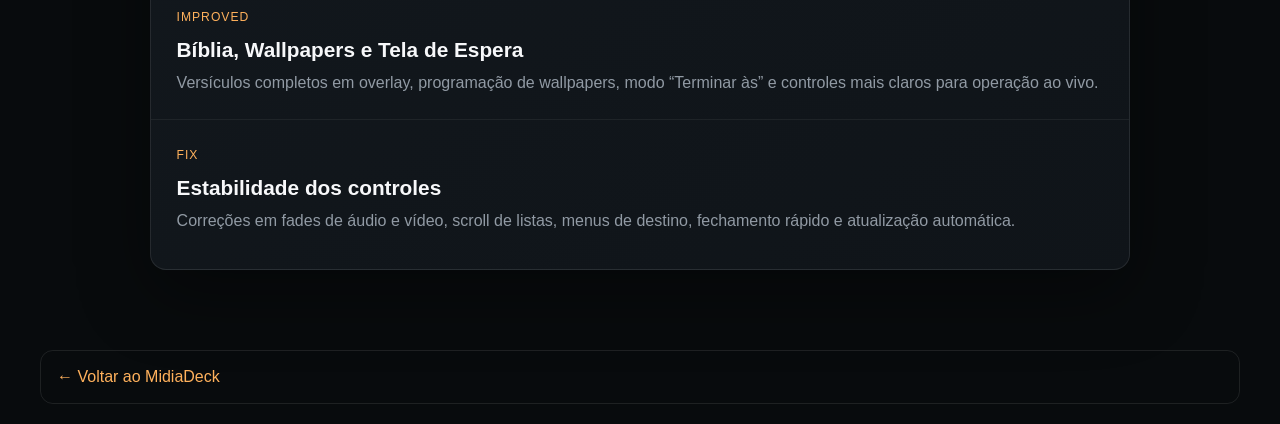
==== commit b9515171: "Atualiza MidiaDeck 1.7.2" ====
--- a/changelog.html
+++ b/changelog.html
@@ -20,7 +20,11 @@
         <p class="lead">Atualizações objetivas para deixar cada evento mais previsível.</p>
       </section>
       <section class="changelog-list window-card">
-        <div class="window-titlebar compact"><span class="window-title">MidiaDeck 1.7.0</span><span class="window-state">24 set 2026</span></div>
+        <div class="window-titlebar compact"><span class="window-title">MidiaDeck 1.7.2</span><span class="window-state">29 set 2026</span></div>
+        <div class="changelog-entry"><span class="panel-kicker">NEW</span><h2>Lyrics Studio e projetos de louvor</h2><p>Suporte integrado a projetos <code>.mdsong</code>, reprodução com letras sincronizadas, fontes de áudio e vídeo, modo somente letra e retorno dos cantores.</p></div>
+        <div class="changelog-entry"><span class="panel-kicker">NEW</span><h2>Slideshow de imagens</h2><p>Adicione várias imagens como um único item da Runlist, com intervalo, transição, repetição, ordem aleatória e controles anterior/próxima.</p></div>
+        <div class="changelog-entry"><span class="panel-kicker">NEW</span><h2>Versões bíblicas offline</h2><p>ARC, NVT, NAA e ARA foram adicionadas ao pacote privado, com seleção persistente e integração ao BibliaTotem.</p></div>
+        <div class="changelog-entry"><span class="panel-kicker">IMPROVED</span><h2>Operação, saídas e controle remoto</h2><p>Rotas de monitores, Operação Global, Coletâneas, fila, Runlist e navegação do Android foram refinadas para a operação diária.</p></div>
         <div class="changelog-entry"><span class="panel-kicker">NEW</span><h2>PowerPoint nativo na Runlist</h2><p>Abra apresentações por COM, controle os slides com o passador, use prévias atual e seguinte e mantenha o modo apresentador somente quando necessário.</p></div>
         <div class="changelog-entry"><span class="panel-kicker">NEW</span><h2>Brave Output para links</h2><p>Abra links da Runlist em uma janela Brave dedicada, com destino selecionável e pacote de plugin disponível no site.</p></div>
         <div class="changelog-entry"><span class="panel-kicker">IMPROVED</span><h2>Projeções e destinos de tela</h2><p>Seleção de monitores, saída principal, segunda tela, dupla e recuperação de janelas ficaram mais consistentes.</p></div>
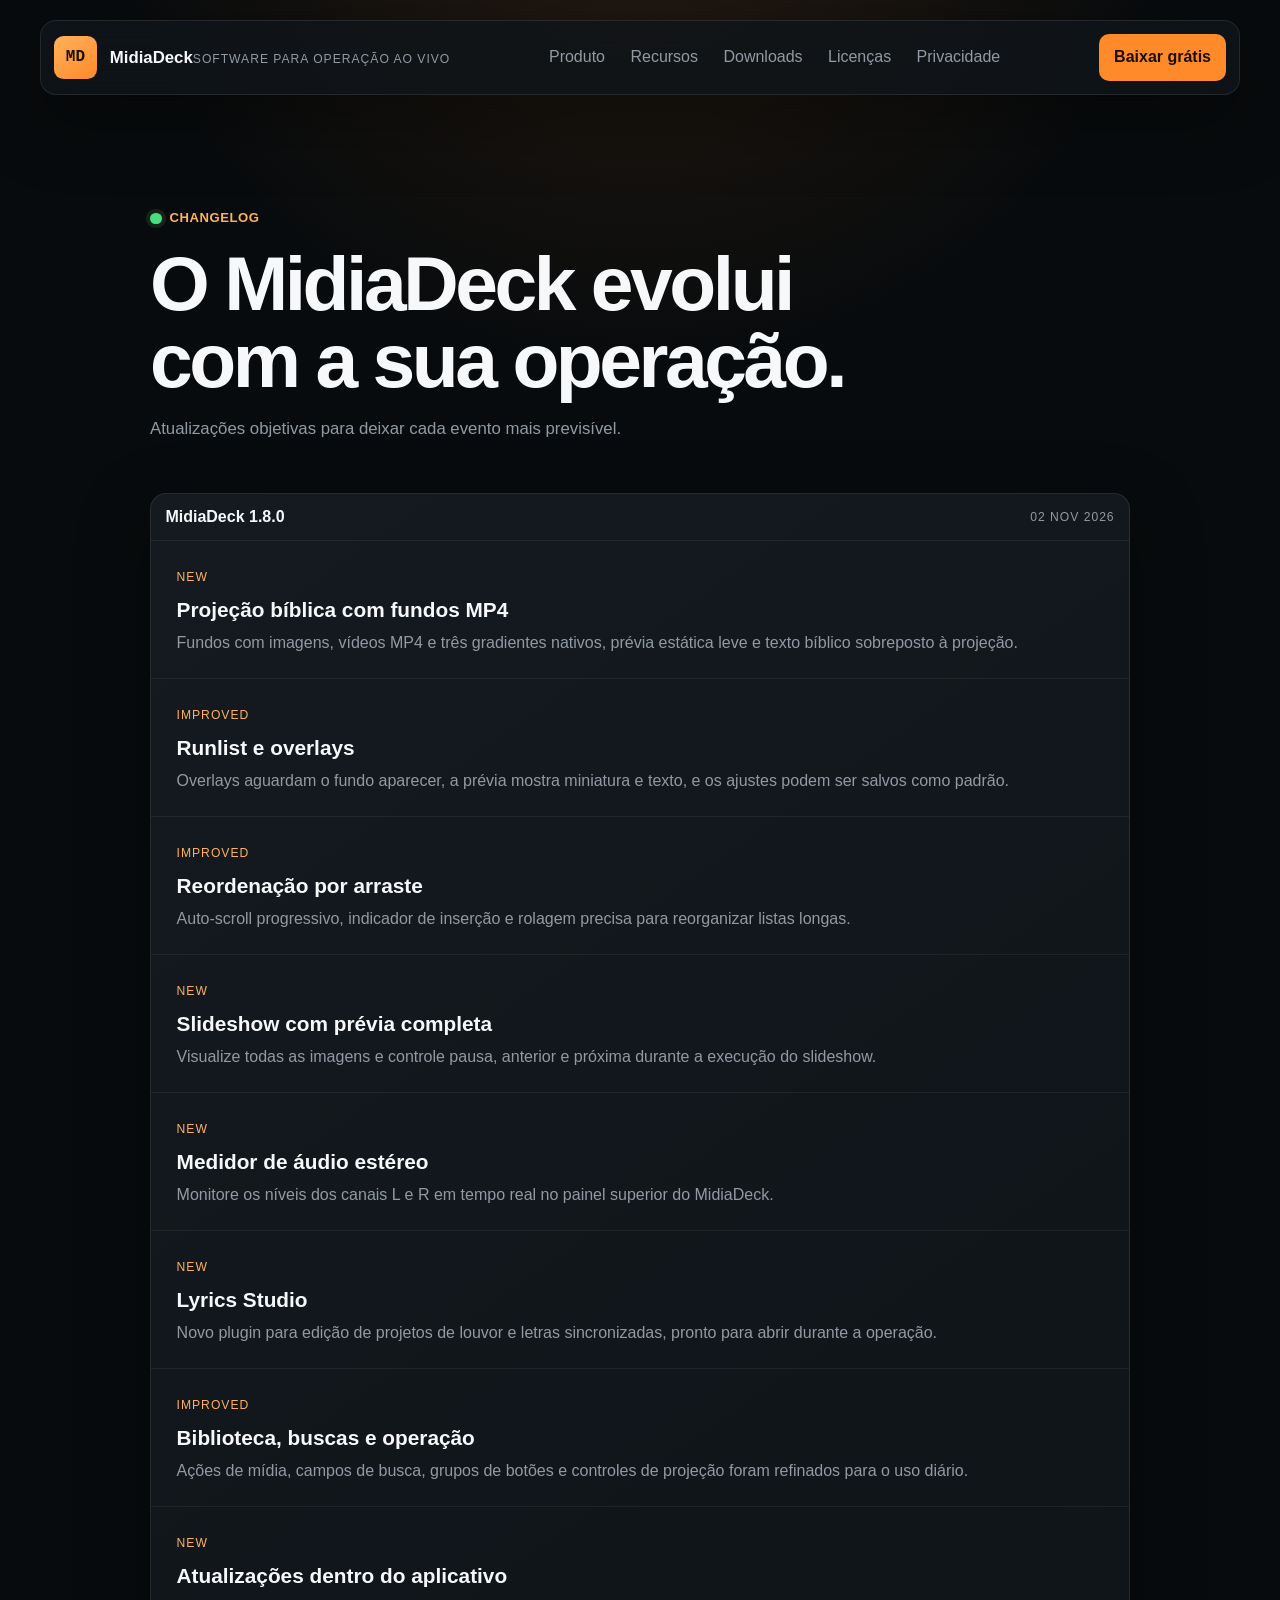
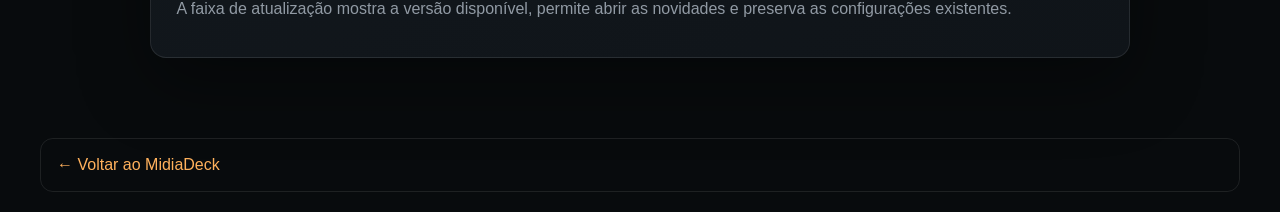
==== commit 034e2231: "Atualiza novidades do site para 1.8.0" ====
--- a/changelog.html
+++ b/changelog.html
@@ -20,16 +20,15 @@
         <p class="lead">Atualizações objetivas para deixar cada evento mais previsível.</p>
       </section>
       <section class="changelog-list window-card">
-        <div class="window-titlebar compact"><span class="window-title">MidiaDeck 1.7.2</span><span class="window-state">29 set 2026</span></div>
-        <div class="changelog-entry"><span class="panel-kicker">NEW</span><h2>Lyrics Studio e projetos de louvor</h2><p>Suporte integrado a projetos <code>.mdsong</code>, reprodução com letras sincronizadas, fontes de áudio e vídeo, modo somente letra e retorno dos cantores.</p></div>
-        <div class="changelog-entry"><span class="panel-kicker">NEW</span><h2>Slideshow de imagens</h2><p>Adicione várias imagens como um único item da Runlist, com intervalo, transição, repetição, ordem aleatória e controles anterior/próxima.</p></div>
-        <div class="changelog-entry"><span class="panel-kicker">NEW</span><h2>Versões bíblicas offline</h2><p>ARC, NVT, NAA e ARA foram adicionadas ao pacote privado, com seleção persistente e integração ao BibliaTotem.</p></div>
-        <div class="changelog-entry"><span class="panel-kicker">IMPROVED</span><h2>Operação, saídas e controle remoto</h2><p>Rotas de monitores, Operação Global, Coletâneas, fila, Runlist e navegação do Android foram refinadas para a operação diária.</p></div>
-        <div class="changelog-entry"><span class="panel-kicker">NEW</span><h2>PowerPoint nativo na Runlist</h2><p>Abra apresentações por COM, controle os slides com o passador, use prévias atual e seguinte e mantenha o modo apresentador somente quando necessário.</p></div>
-        <div class="changelog-entry"><span class="panel-kicker">NEW</span><h2>Brave Output para links</h2><p>Abra links da Runlist em uma janela Brave dedicada, com destino selecionável e pacote de plugin disponível no site.</p></div>
-        <div class="changelog-entry"><span class="panel-kicker">IMPROVED</span><h2>Projeções e destinos de tela</h2><p>Seleção de monitores, saída principal, segunda tela, dupla e recuperação de janelas ficaram mais consistentes.</p></div>
-        <div class="changelog-entry"><span class="panel-kicker">IMPROVED</span><h2>Bíblia, Wallpapers e Tela de Espera</h2><p>Versículos completos em overlay, programação de wallpapers, modo “Terminar às” e controles mais claros para operação ao vivo.</p></div>
-        <div class="changelog-entry"><span class="panel-kicker">FIX</span><h2>Estabilidade dos controles</h2><p>Correções em fades de áudio e vídeo, scroll de listas, menus de destino, fechamento rápido e atualização automática.</p></div>
+        <div class="window-titlebar compact"><span class="window-title">MidiaDeck 1.8.0</span><span class="window-state">02 nov 2026</span></div>
+        <div class="changelog-entry"><span class="panel-kicker">NEW</span><h2>Projeção bíblica com fundos MP4</h2><p>Fundos com imagens, vídeos MP4 e três gradientes nativos, prévia estática leve e texto bíblico sobreposto à projeção.</p></div>
+        <div class="changelog-entry"><span class="panel-kicker">IMPROVED</span><h2>Runlist e overlays</h2><p>Overlays aguardam o fundo aparecer, a prévia mostra miniatura e texto, e os ajustes podem ser salvos como padrão.</p></div>
+        <div class="changelog-entry"><span class="panel-kicker">IMPROVED</span><h2>Reordenação por arraste</h2><p>Auto-scroll progressivo, indicador de inserção e rolagem precisa para reorganizar listas longas.</p></div>
+        <div class="changelog-entry"><span class="panel-kicker">NEW</span><h2>Slideshow com prévia completa</h2><p>Visualize todas as imagens e controle pausa, anterior e próxima durante a execução do slideshow.</p></div>
+        <div class="changelog-entry"><span class="panel-kicker">NEW</span><h2>Medidor de áudio estéreo</h2><p>Monitore os níveis dos canais L e R em tempo real no painel superior do MidiaDeck.</p></div>
+        <div class="changelog-entry"><span class="panel-kicker">NEW</span><h2>Lyrics Studio</h2><p>Novo plugin para edição de projetos de louvor e letras sincronizadas, pronto para abrir durante a operação.</p></div>
+        <div class="changelog-entry"><span class="panel-kicker">IMPROVED</span><h2>Biblioteca, buscas e operação</h2><p>Ações de mídia, campos de busca, grupos de botões e controles de projeção foram refinados para o uso diário.</p></div>
+        <div class="changelog-entry"><span class="panel-kicker">NEW</span><h2>Atualizações dentro do aplicativo</h2><p>A faixa de atualização mostra a versão disponível, permite abrir as novidades e preserva as configurações existentes.</p></div>
       </section>
     </main>
     <footer class="footer-bar"><a href="./index.html">← Voltar ao MidiaDeck</a></footer>
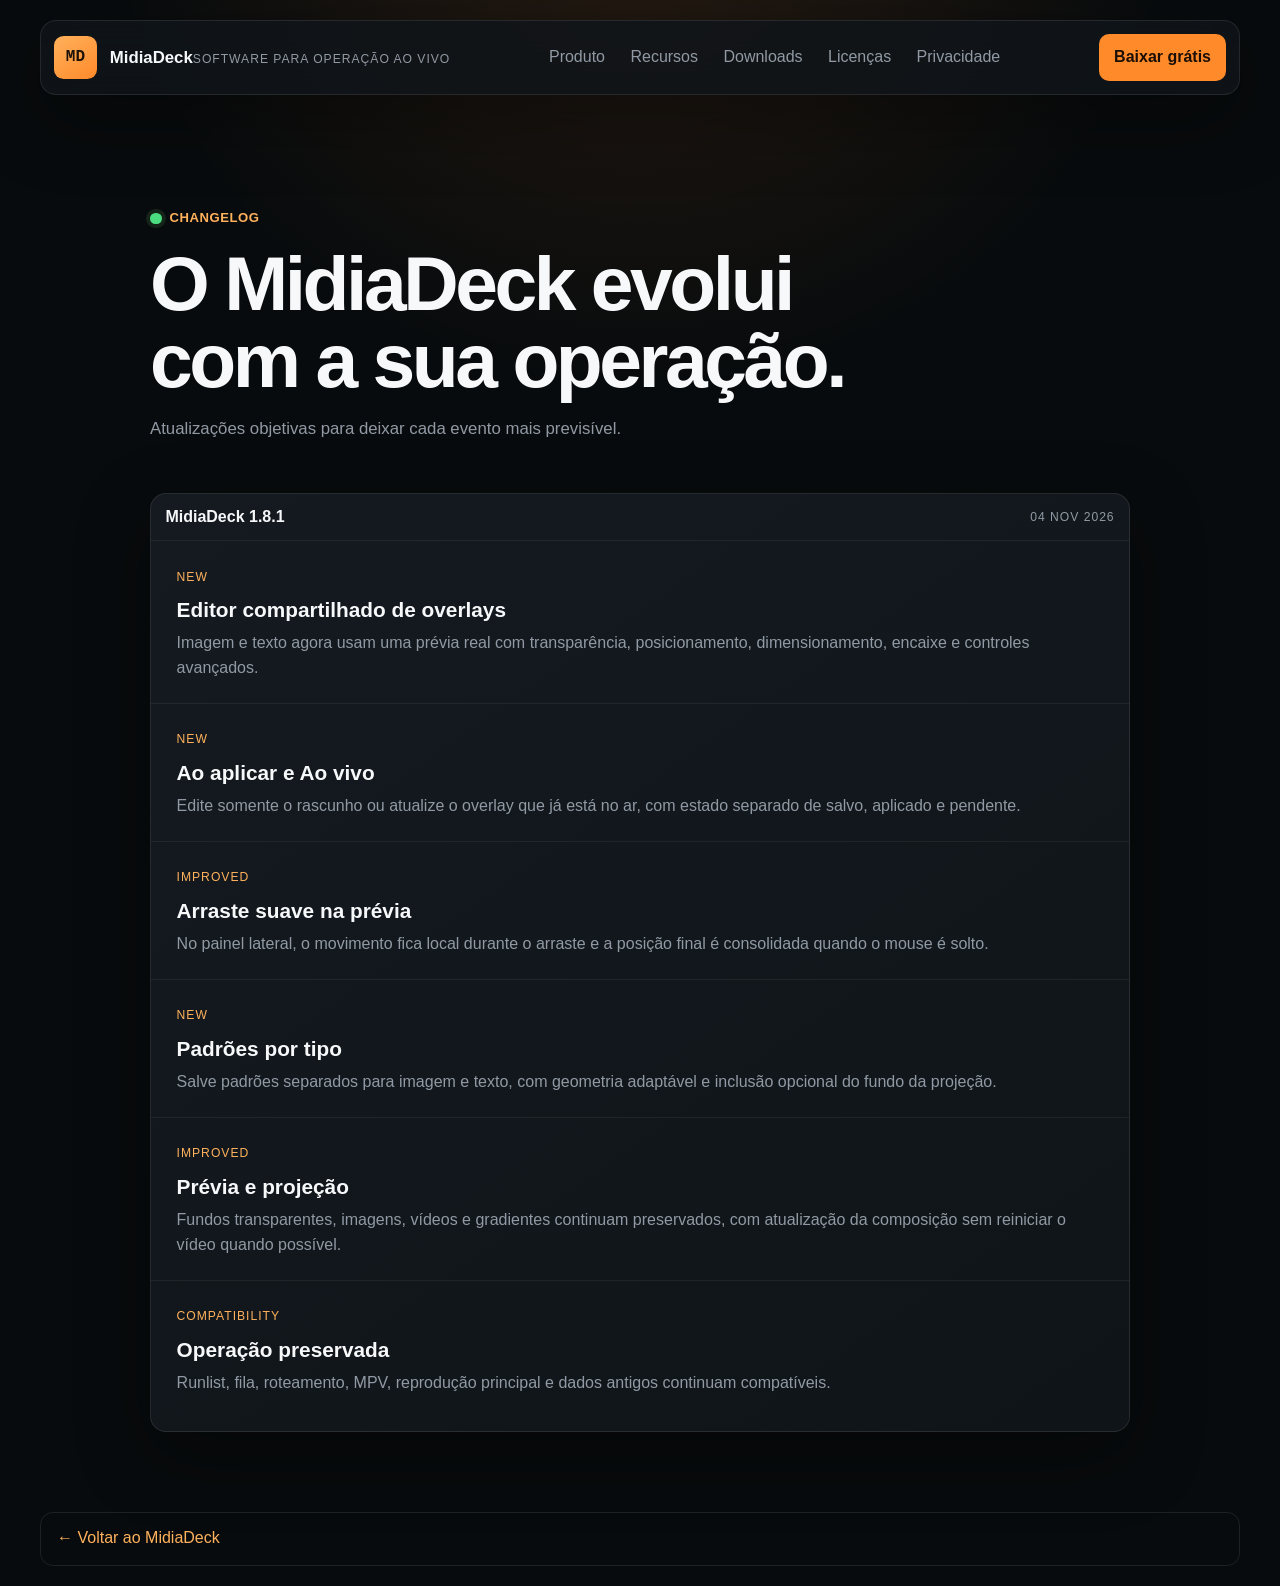
==== commit b09f567d: "Atualiza MidiaDeck 1.8.1" ====
--- a/changelog.html
+++ b/changelog.html
@@ -20,15 +20,13 @@
         <p class="lead">Atualizações objetivas para deixar cada evento mais previsível.</p>
       </section>
       <section class="changelog-list window-card">
-        <div class="window-titlebar compact"><span class="window-title">MidiaDeck 1.8.0</span><span class="window-state">02 nov 2026</span></div>
-        <div class="changelog-entry"><span class="panel-kicker">NEW</span><h2>Projeção bíblica com fundos MP4</h2><p>Fundos com imagens, vídeos MP4 e três gradientes nativos, prévia estática leve e texto bíblico sobreposto à projeção.</p></div>
-        <div class="changelog-entry"><span class="panel-kicker">IMPROVED</span><h2>Runlist e overlays</h2><p>Overlays aguardam o fundo aparecer, a prévia mostra miniatura e texto, e os ajustes podem ser salvos como padrão.</p></div>
-        <div class="changelog-entry"><span class="panel-kicker">IMPROVED</span><h2>Reordenação por arraste</h2><p>Auto-scroll progressivo, indicador de inserção e rolagem precisa para reorganizar listas longas.</p></div>
-        <div class="changelog-entry"><span class="panel-kicker">NEW</span><h2>Slideshow com prévia completa</h2><p>Visualize todas as imagens e controle pausa, anterior e próxima durante a execução do slideshow.</p></div>
-        <div class="changelog-entry"><span class="panel-kicker">NEW</span><h2>Medidor de áudio estéreo</h2><p>Monitore os níveis dos canais L e R em tempo real no painel superior do MidiaDeck.</p></div>
-        <div class="changelog-entry"><span class="panel-kicker">NEW</span><h2>Lyrics Studio</h2><p>Novo plugin para edição de projetos de louvor e letras sincronizadas, pronto para abrir durante a operação.</p></div>
-        <div class="changelog-entry"><span class="panel-kicker">IMPROVED</span><h2>Biblioteca, buscas e operação</h2><p>Ações de mídia, campos de busca, grupos de botões e controles de projeção foram refinados para o uso diário.</p></div>
-        <div class="changelog-entry"><span class="panel-kicker">NEW</span><h2>Atualizações dentro do aplicativo</h2><p>A faixa de atualização mostra a versão disponível, permite abrir as novidades e preserva as configurações existentes.</p></div>
+        <div class="window-titlebar compact"><span class="window-title">MidiaDeck 1.8.1</span><span class="window-state">04 nov 2026</span></div>
+        <div class="changelog-entry"><span class="panel-kicker">NEW</span><h2>Editor compartilhado de overlays</h2><p>Imagem e texto agora usam uma prévia real com transparência, posicionamento, dimensionamento, encaixe e controles avançados.</p></div>
+        <div class="changelog-entry"><span class="panel-kicker">NEW</span><h2>Ao aplicar e Ao vivo</h2><p>Edite somente o rascunho ou atualize o overlay que já está no ar, com estado separado de salvo, aplicado e pendente.</p></div>
+        <div class="changelog-entry"><span class="panel-kicker">IMPROVED</span><h2>Arraste suave na prévia</h2><p>No painel lateral, o movimento fica local durante o arraste e a posição final é consolidada quando o mouse é solto.</p></div>
+        <div class="changelog-entry"><span class="panel-kicker">NEW</span><h2>Padrões por tipo</h2><p>Salve padrões separados para imagem e texto, com geometria adaptável e inclusão opcional do fundo da projeção.</p></div>
+        <div class="changelog-entry"><span class="panel-kicker">IMPROVED</span><h2>Prévia e projeção</h2><p>Fundos transparentes, imagens, vídeos e gradientes continuam preservados, com atualização da composição sem reiniciar o vídeo quando possível.</p></div>
+        <div class="changelog-entry"><span class="panel-kicker">COMPATIBILITY</span><h2>Operação preservada</h2><p>Runlist, fila, roteamento, MPV, reprodução principal e dados antigos continuam compatíveis.</p></div>
       </section>
     </main>
     <footer class="footer-bar"><a href="./index.html">← Voltar ao MidiaDeck</a></footer>
